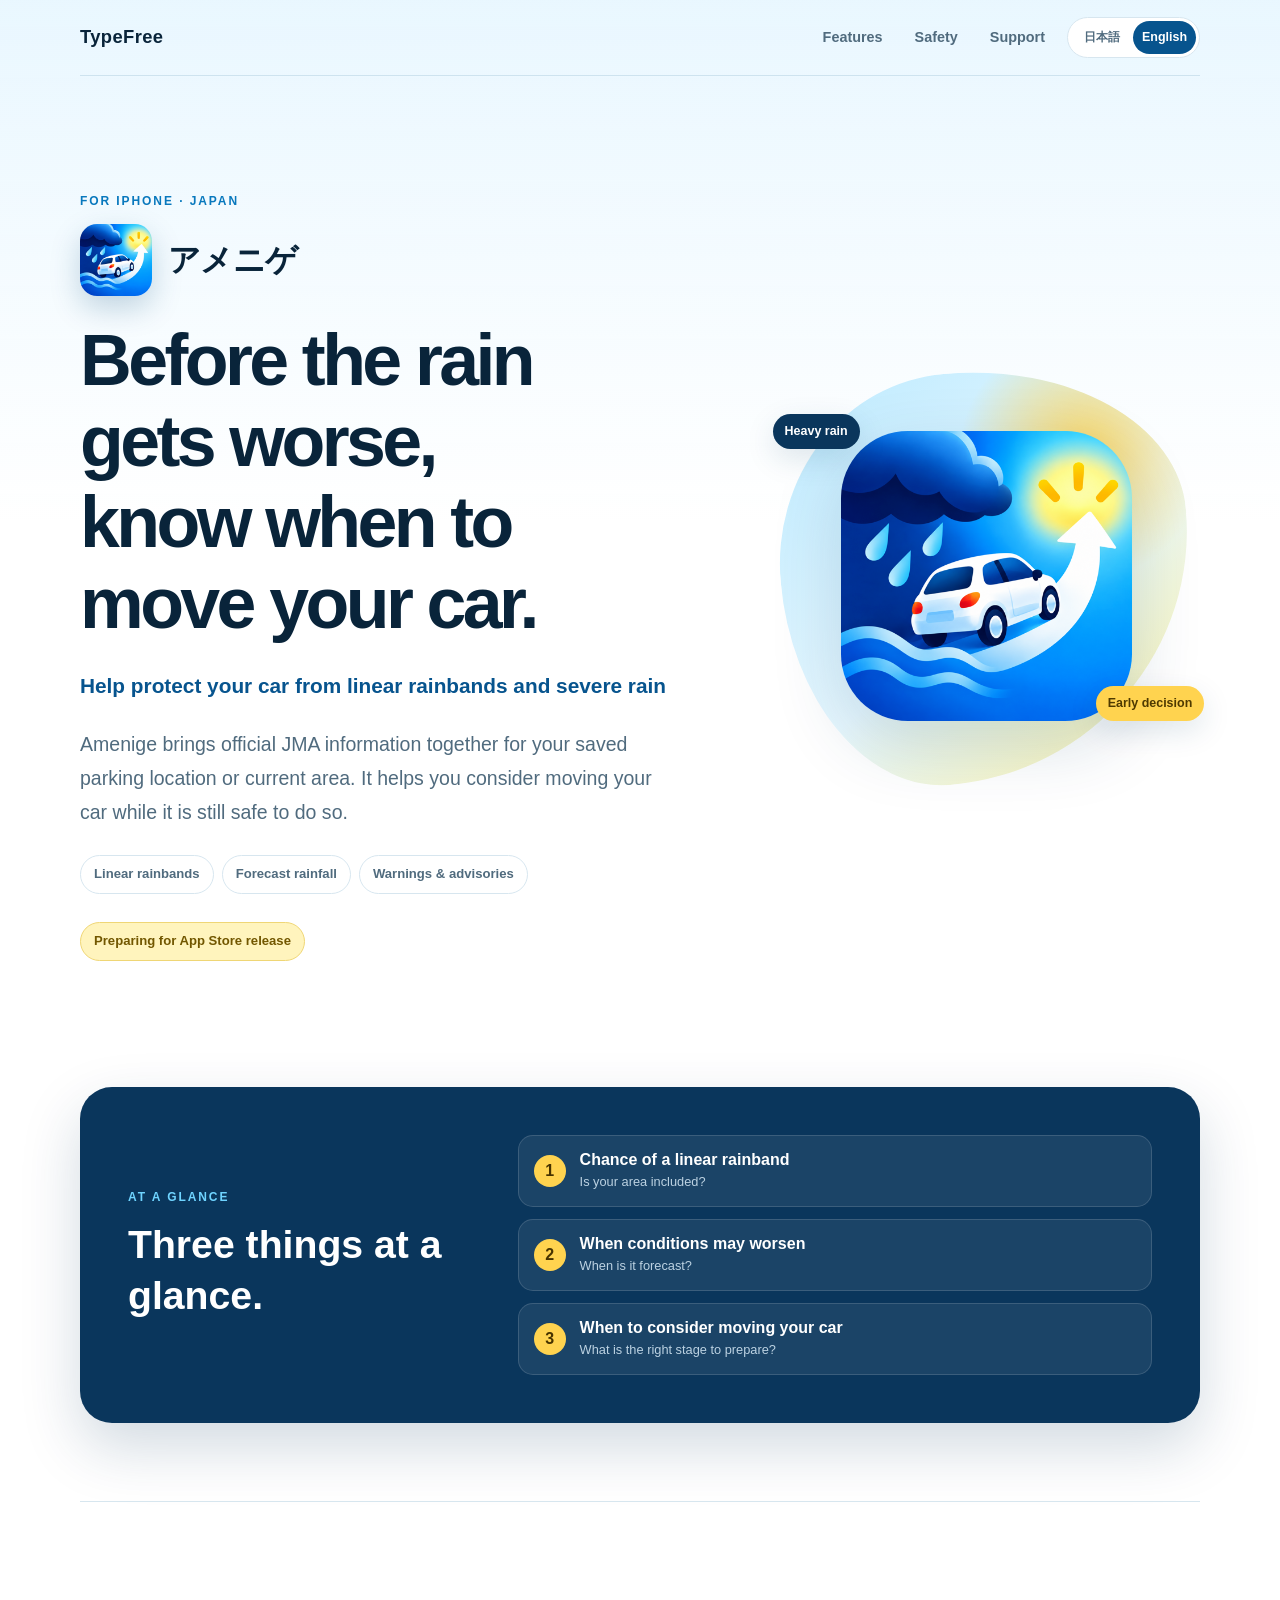
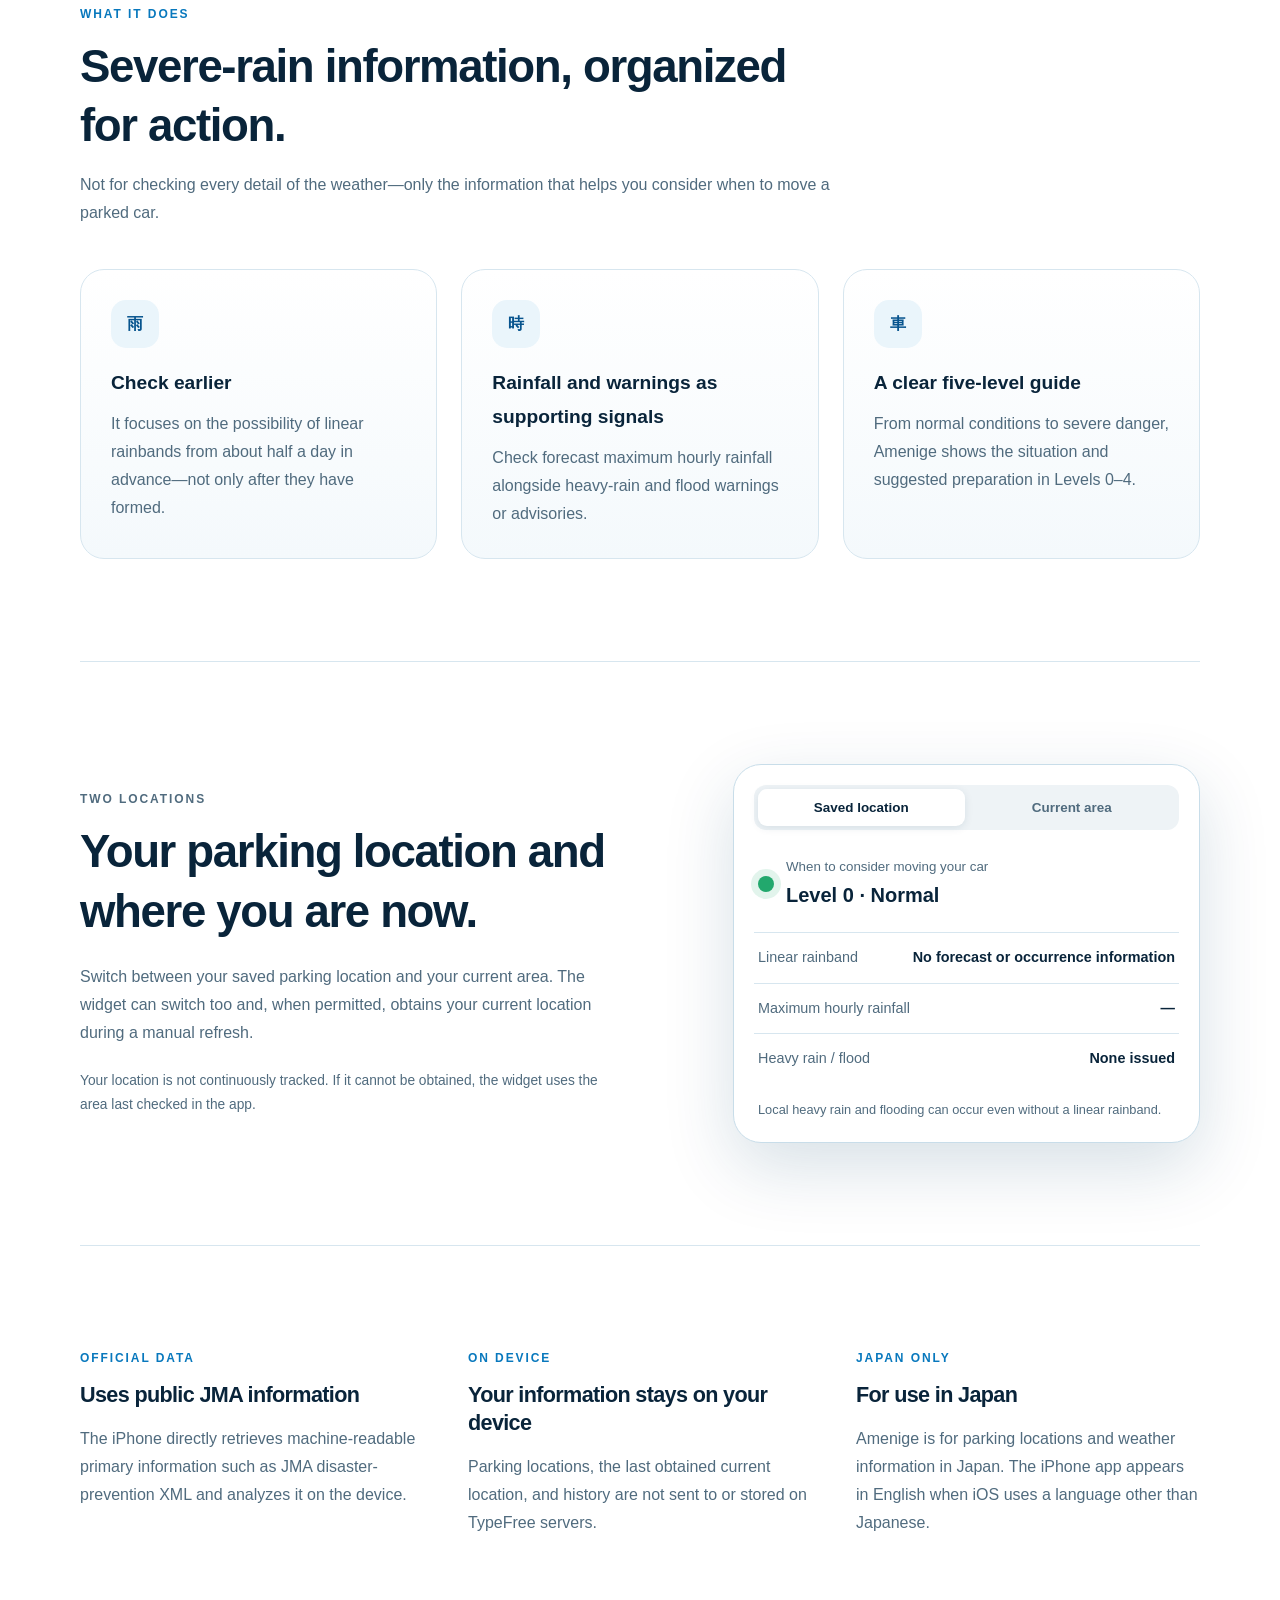
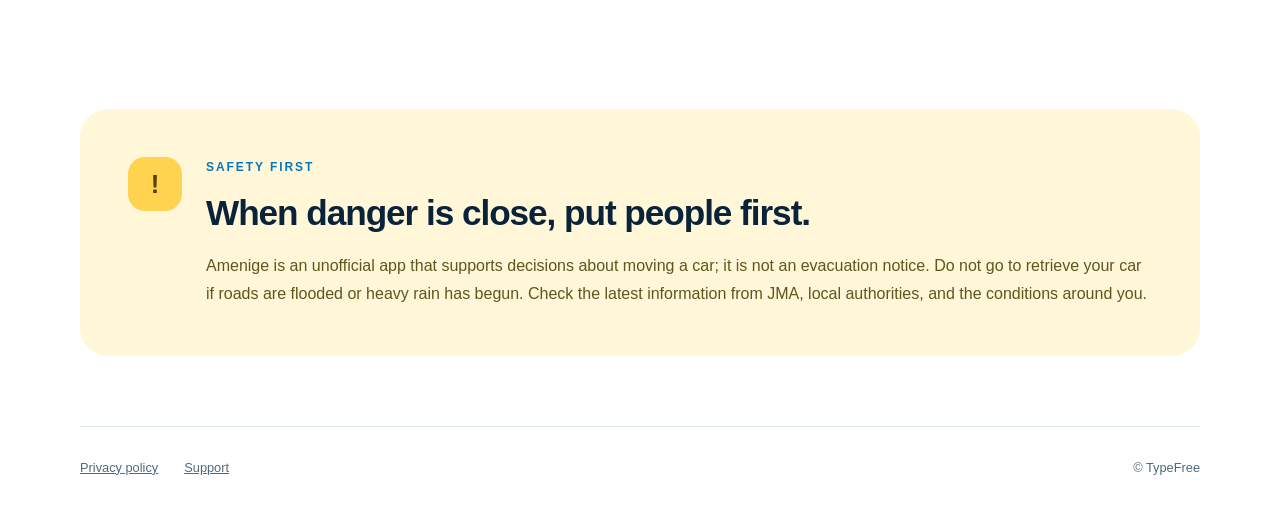
==== apps/amenige/index.html @ e4e262d0 "Rename site routes to Amenige and add language switch" ====
<!doctype html>
<html lang="ja">
<head>
  <meta charset="utf-8">
  <meta name="viewport" content="width=device-width, initial-scale=1">
  <meta name="theme-color" content="#075fa8">
  <meta name="description" content="アメニゲは、線状降水帯や大雨から愛車を守るため、車を動かすタイミングの判断を支援する日本国内向けiPhoneアプリです。">
  <title>アメニゲ | 線状降水帯・大雨から愛車を守る</title>
  <link rel="icon" href="/assets/amenige-icon.png">
  <link rel="apple-touch-icon" href="/assets/amenige-icon.png">
  <link rel="stylesheet" href="/assets/style.css">
  <script src="/assets/language.js" defer></script>
</head>
<body class="amenige-page" data-title-ja="アメニゲ | 線状降水帯・大雨から愛車を守る" data-title-en="Amenige | Help protect your car from severe rain">
  <header class="site-header">
    <a class="brand" href="/apps/amenige/" data-lang-link>TypeFree</a>
    <div class="header-actions">
      <nav aria-label="アメニゲの情報" data-i18n-aria-label="nav-label">
        <a href="#features" data-i18n="nav-features">できること</a>
        <a href="#safety" data-i18n="nav-safety">安全について</a>
        <a href="/apps/amenige/support/" data-lang-link data-i18n="nav-support">サポート</a>
      </nav>
      <div class="language-switch" role="group" aria-label="表示言語" data-i18n-aria-label="language-label">
        <button type="button" data-language-switch="ja" lang="ja">日本語</button>
        <button type="button" data-language-switch="en" lang="en">English</button>
      </div>
    </div>
  </header>

  <main>
    <section class="amenige-hero">
      <div class="hero-copy">
        <p class="eyebrow">FOR IPHONE · JAPAN</p>
        <div class="app-name-lockup">
          <img src="/assets/amenige-icon.png" alt="" width="72" height="72">
          <span>アメニゲ</span>
        </div>
        <h1 data-i18n-html="hero-title">雨が強くなる前に、<br>愛車を動かす目安を。</h1>
        <p class="hero-subtitle" data-i18n="hero-subtitle">線状降水帯・大雨から愛車を守る</p>
        <p class="lead" data-i18n="hero-lead">登録した駐車場所や現在地周辺について、気象庁の公式情報をひとつに整理。まだ安全に動ける段階で、車を移動するか考えるためのアプリです。</p>
        <div class="hero-badges" aria-label="対応情報" data-i18n-aria-label="hero-badges-label">
          <span data-i18n="badge-rainband">線状降水帯</span>
          <span data-i18n="badge-rainfall">予想雨量</span>
          <span data-i18n="badge-warnings">警報・注意報</span>
        </div>
        <p class="availability availability-strong" data-i18n="availability">App Store公開準備中</p>
      </div>

      <div class="hero-visual" aria-label="アメニゲのアプリアイコン" data-i18n-aria-label="hero-visual-label">
        <div class="weather-orbit weather-orbit-rain" data-i18n="orbit-rain">大雨</div>
        <img class="hero-app-icon" src="/assets/amenige-icon.png" alt="雨と浸水から車が明るい方向へ移動するアメニゲのアイコン" data-i18n-alt="hero-icon-alt" width="512" height="512">
        <div class="weather-orbit weather-orbit-safe" data-i18n="orbit-safe">早めの判断</div>
      </div>
    </section>

    <section class="question-band" aria-labelledby="questions-title">
      <div>
        <p class="eyebrow">AT A GLANCE</p>
        <h2 id="questions-title" data-i18n="questions-title">ひらいたら、3つを確認。</h2>
      </div>
      <ol>
        <li><span>1</span><strong data-i18n="question-1-title">線状降水帯の可能性</strong><small data-i18n="question-1-detail">登録地域が対象か</small></li>
        <li><span>2</span><strong data-i18n="question-2-title">危険になりそうな時間</strong><small data-i18n="question-2-detail">いつ頃の予測か</small></li>
        <li><span>3</span><strong data-i18n="question-3-title">車を動かす目安</strong><small data-i18n="question-3-detail">いま何を考える段階か</small></li>
      </ol>
    </section>

    <section class="section" id="features">
      <div class="section-heading">
        <p class="eyebrow">WHAT IT DOES</p>
        <h2 data-i18n="features-title">大雨の情報を、行動につながる形に。</h2>
        <p data-i18n="features-lead">天気を詳しく見るためではなく、駐車中の車をいつ動かすか考えるために必要な情報へ絞っています。</p>
      </div>
      <div class="feature-grid feature-grid-cards">
        <article>
          <span class="feature-icon" aria-hidden="true">雨</span>
          <h3 data-i18n="feature-1-title">早い段階から確認</h3>
          <p data-i18n="feature-1-copy">線状降水帯が発生してからではなく、半日程度前からの発生可能性情報を重視します。</p>
        </article>
        <article>
          <span class="feature-icon" aria-hidden="true">時</span>
          <h3 data-i18n="feature-2-title">雨量と警報を補助に</h3>
          <p data-i18n="feature-2-copy">予想最大1時間雨量と、大雨・洪水の警報や注意報を合わせて確認できます。</p>
        </article>
        <article>
          <span class="feature-icon" aria-hidden="true">車</span>
          <h3 data-i18n="feature-3-title">5段階のわかりやすい目安</h3>
          <p data-i18n="feature-3-copy">通常から重大な危険まで、状況と推奨する備えをLevel 0〜4で表示します。</p>
        </article>
      </div>
    </section>

    <section class="section location-section">
      <div class="location-copy">
        <p class="eyebrow">TWO LOCATIONS</p>
        <h2 data-i18n="locations-title">駐車場所も、いまいる場所も。</h2>
        <p data-i18n="locations-lead">登録した駐車場所と現在地周辺を切り替えて確認できます。ウィジェットでも対象を切り替えられ、許可されている場合は手動更新時に現在地を取得します。</p>
        <p class="small" data-i18n="locations-note">現在地は継続的に追跡しません。位置を取得できない場合、ウィジェットはアプリで最後に確認した地域を使用します。</p>
      </div>
      <div class="location-card" aria-label="登録地点と現在地の表示例" data-i18n-aria-label="location-card-label">
        <div class="location-tabs"><span class="active" data-i18n="saved-location">登録地点</span><span data-i18n="current-area">現在地周辺</span></div>
        <div class="location-status">
          <span class="status-dot"></span>
          <div><small data-i18n="move-guidance">車を動かす目安</small><strong data-i18n="normal-level">Level 0 · 通常</strong></div>
        </div>
        <div class="location-row"><span data-i18n="rainband-label">線状降水帯</span><strong data-i18n="rainband-none">予測・発生情報なし</strong></div>
        <div class="location-row"><span data-i18n="rainfall-label">最大1時間雨量</span><strong>—</strong></div>
        <div class="location-row"><span data-i18n="warning-label">大雨・洪水情報</span><strong data-i18n="warning-none">発表なし</strong></div>
        <p data-i18n="location-card-note">線状降水帯がなくても、局地的な大雨や浸水は起こり得ます。</p>
      </div>
    </section>

    <section class="section trust-grid">
      <article>
        <p class="eyebrow">OFFICIAL DATA</p>
        <h2 data-i18n="official-title">気象庁の公開情報を使用</h2>
        <p data-i18n="official-copy">防災情報XMLなどの機械可読な一次情報をiPhoneから直接取得し、端末内で解析します。</p>
      </article>
      <article>
        <p class="eyebrow">ON DEVICE</p>
        <h2 data-i18n="device-title">登録情報は端末内に</h2>
        <p data-i18n="device-copy">駐車場所、最後に取得した現在地、履歴などをTypeFreeのサーバーへ送信・保管しません。</p>
      </article>
      <article>
        <p class="eyebrow">JAPAN ONLY</p>
        <h2 data-i18n="japan-title">日本国内向け</h2>
        <p data-i18n="japan-copy">日本の駐車場所と気象情報を対象とし、日本語以外のiOSでは英語で表示します。</p>
      </article>
    </section>

    <section class="section safety-panel" id="safety">
      <div class="safety-mark" aria-hidden="true">!</div>
      <div>
        <p class="eyebrow">SAFETY FIRST</p>
        <h2 data-i18n="safety-title">危険が迫っているときは、人の安全を最優先に。</h2>
        <p data-i18n="safety-copy">アメニゲは公的機関による避難情報ではなく、車を動かす判断を支援する非公式アプリです。道路冠水や強い雨が始まっている場合は、車を取りに行かないでください。気象庁・自治体の最新情報と現地の状況を確認してください。</p>
      </div>
    </section>
  </main>

  <footer>
    <a href="/apps/amenige/privacy/" data-lang-link data-i18n="footer-privacy">プライバシーポリシー</a>
    <a href="/apps/amenige/support/" data-lang-link data-i18n="footer-support">サポート</a>
    <span>© TypeFree</span>
  </footer>
</body>
</html>
---- assets/style.css ----
:root {
  color-scheme: light;
  --ink: #09243a;
  --muted: #506b7e;
  --line: #d7e6ef;
  --surface: #f4f9fc;
  --surface-blue: #eaf5fb;
  --blue: #0878bd;
  --blue-deep: #07548e;
  --navy: #0a365c;
  --yellow: #ffd34f;
  --yellow-soft: #fff4bd;
  --green: #22a86d;
  --shadow: 0 24px 70px rgba(7, 63, 102, .16);
}

* { box-sizing: border-box; }

html { scroll-behavior: smooth; }

body {
  margin: 0;
  color: var(--ink);
  background: #fff;
  font-family: -apple-system, BlinkMacSystemFont, "Hiragino Sans", "Yu Gothic", sans-serif;
  font-size: 16px;
  line-height: 1.75;
  -webkit-font-smoothing: antialiased;
}

body::before {
  position: fixed;
  z-index: -1;
  inset: 0 0 auto;
  height: 520px;
  background: linear-gradient(180deg, #e9f7ff 0%, rgba(255, 255, 255, 0) 100%);
  content: "";
  pointer-events: none;
}

a { color: var(--blue-deep); }

.site-header {
  width: min(1120px, calc(100% - 40px));
  min-height: 76px;
  margin: auto;
  display: flex;
  align-items: center;
  justify-content: space-between;
  gap: 24px;
  border-bottom: 1px solid rgba(11, 83, 131, .13);
}

.brand {
  color: var(--ink);
  font-size: 1.15rem;
  font-weight: 800;
  letter-spacing: .02em;
  text-decoration: none;
}

nav { display: flex; align-items: center; gap: clamp(16px, 3vw, 32px); }
nav a {
  color: var(--muted);
  font-size: .9rem;
  font-weight: 650;
  text-decoration: none;
}
nav a:hover { color: var(--blue-deep); }

.header-actions { display: flex; align-items: center; gap: 22px; }
.language-switch {
  display: inline-flex;
  padding: 3px;
  border: 1px solid var(--line);
  border-radius: 999px;
  background: #fff;
}
.language-switch button {
  min-width: 62px;
  padding: 6px 9px;
  border: 0;
  border-radius: 999px;
  background: transparent;
  color: var(--muted);
  font: inherit;
  font-size: .78rem;
  font-weight: 750;
  cursor: pointer;
}
.language-switch button.is-active {
  background: var(--blue-deep);
  color: #fff;
}
.language-switch button:focus-visible,
nav a:focus-visible,
.brand:focus-visible,
a:focus-visible {
  outline: 3px solid rgba(255, 211, 79, .9);
  outline-offset: 3px;
}

main { width: min(1120px, calc(100% - 40px)); margin: auto; }

.hero { padding: clamp(72px, 12vw, 148px) 0 clamp(64px, 10vw, 120px); }
.hero.compact { max-width: 780px; }

.amenige-hero {
  min-height: 680px;
  padding: clamp(64px, 9vw, 116px) 0 clamp(76px, 10vw, 126px);
  display: grid;
  grid-template-columns: minmax(0, 1.16fr) minmax(300px, .84fr);
  align-items: center;
  gap: clamp(52px, 8vw, 110px);
}

.hero-copy { min-width: 0; }

.eyebrow {
  margin: 0 0 12px;
  color: var(--blue);
  font-size: .75rem;
  font-weight: 850;
  letter-spacing: .16em;
}

.app-name-lockup {
  display: flex;
  align-items: center;
  gap: 16px;
  margin: 0 0 24px;
  font-size: clamp(1.35rem, 3vw, 2rem);
  font-weight: 850;
  letter-spacing: -.02em;
}

.app-name-lockup img {
  width: 72px;
  height: 72px;
  border-radius: 17px;
  box-shadow: 0 12px 30px rgba(6, 72, 119, .22);
}

h1 {
  margin: 0;
  max-width: 900px;
  font-size: clamp(2.45rem, 6.5vw, 5rem);
  line-height: 1.13;
  letter-spacing: -.05em;
}

.amenige-hero h1 { font-size: clamp(2.65rem, 5.6vw, 4.75rem); }

.hero-subtitle {
  margin: 24px 0 0;
  color: var(--blue-deep);
  font-size: clamp(1.05rem, 2vw, 1.3rem);
  font-weight: 800;
}

.lead {
  max-width: 710px;
  margin: 22px 0 0;
  color: var(--muted);
  font-size: clamp(1rem, 2.2vw, 1.22rem);
}

.hero-badges { display: flex; flex-wrap: wrap; gap: 8px; margin-top: 26px; }
.hero-badges span,
.availability {
  display: inline-block;
  padding: 7px 13px;
  border: 1px solid var(--line);
  border-radius: 999px;
  background: rgba(255, 255, 255, .76);
  color: var(--muted);
  font-size: .82rem;
  font-weight: 650;
}

.availability { margin: 28px 0 0; }
.availability-strong {
  border-color: #efd675;
  background: var(--yellow-soft);
  color: #725700;
}

.hero-visual {
  position: relative;
  width: min(100%, 440px);
  aspect-ratio: 1;
  justify-self: center;
  display: grid;
  place-items: center;
}

.hero-visual::before {
  position: absolute;
  inset: 2%;
  border-radius: 44% 56% 63% 37% / 47% 38% 62% 53%;
  background:
    radial-gradient(circle at 76% 23%, rgba(255, 211, 79, .9), transparent 28%),
    linear-gradient(145deg, #bceaff 0%, #e8f8ff 54%, #fff3a6 100%);
  content: "";
  transform: rotate(-5deg);
}

.hero-app-icon {
  position: relative;
  z-index: 1;
  width: 68%;
  height: auto;
  border-radius: 23%;
  box-shadow: var(--shadow);
}

.weather-orbit {
  position: absolute;
  z-index: 2;
  padding: 7px 12px;
  border-radius: 999px;
  box-shadow: 0 10px 30px rgba(7, 63, 102, .13);
  font-size: .78rem;
  font-weight: 800;
}
.weather-orbit-rain { top: 12%; left: 0; background: var(--navy); color: #fff; }
.weather-orbit-safe { right: -1%; bottom: 16%; background: var(--yellow); color: #4f3a00; }

.question-band {
  margin-bottom: 78px;
  padding: clamp(28px, 5vw, 48px);
  display: grid;
  grid-template-columns: .7fr 1.3fr;
  align-items: center;
  gap: 48px;
  border-radius: 32px;
  background: var(--navy);
  color: #fff;
  box-shadow: 0 24px 60px rgba(6, 50, 87, .18);
}
.question-band .eyebrow { color: #6fd4ff; }
.question-band h2 { margin: 0; font-size: clamp(1.65rem, 3.2vw, 2.45rem); line-height: 1.3; }
.question-band ol { margin: 0; padding: 0; display: grid; gap: 12px; list-style: none; }
.question-band li {
  display: grid;
  grid-template-columns: 34px 1fr;
  gap: 0 12px;
  align-items: center;
  padding: 13px 15px;
  border: 1px solid rgba(255, 255, 255, .14);
  border-radius: 15px;
  background: rgba(255, 255, 255, .07);
}
.question-band li > span {
  grid-row: 1 / 3;
  display: grid;
  place-items: center;
  width: 32px;
  height: 32px;
  border-radius: 50%;
  background: var(--yellow);
  color: #463300;
  font-weight: 850;
}
.question-band strong { line-height: 1.35; }
.question-band small { color: #bcd2e2; font-size: .8rem; }

.section { padding: clamp(64px, 9vw, 102px) 0; border-top: 1px solid var(--line); }
.section-heading { max-width: 760px; margin-bottom: 42px; }
.section-heading h2,
.location-copy h2,
.safety-panel h2,
.english-summary h2,
.trust-grid h2 {
  margin: 0;
  font-size: clamp(1.75rem, 3.8vw, 2.85rem);
  line-height: 1.3;
  letter-spacing: -.03em;
}
.section-heading > p:last-child,
.location-copy > p,
.trust-grid article > p:last-child,
.english-summary > p:last-child { color: var(--muted); }

.feature-grid { display: grid; grid-template-columns: repeat(3, 1fr); gap: 24px; }
.feature-grid article { min-width: 0; }
.feature-grid-cards article {
  padding: 30px;
  border: 1px solid var(--line);
  border-radius: 24px;
  background: linear-gradient(180deg, #fff, var(--surface));
}
.feature-grid h3 { margin: 18px 0 10px; font-size: 1.2rem; }
.feature-grid p { margin: 0; color: var(--muted); }
.feature-icon {
  display: grid;
  place-items: center;
  width: 48px;
  height: 48px;
  border-radius: 15px;
  background: var(--surface-blue);
  color: var(--blue-deep);
  font-weight: 850;
}

.location-section {
  display: grid;
  grid-template-columns: 1fr minmax(360px, .86fr);
  align-items: center;
  gap: clamp(48px, 9vw, 110px);
}
.location-copy > p:not(.eyebrow) { margin: 22px 0 0; }
.location-card {
  padding: 20px;
  border: 1px solid #c8dde9;
  border-radius: 28px;
  background: #fff;
  box-shadow: var(--shadow);
}
.location-tabs {
  display: grid;
  grid-template-columns: 1fr 1fr;
  gap: 4px;
  padding: 4px;
  border-radius: 12px;
  background: #eef3f6;
  color: var(--muted);
  font-size: .84rem;
  font-weight: 750;
  text-align: center;
}
.location-tabs span { padding: 7px 5px; border-radius: 9px; }
.location-tabs .active { background: #fff; color: var(--ink); box-shadow: 0 2px 8px rgba(8, 58, 90, .1); }
.location-status { display: flex; align-items: center; gap: 12px; padding: 25px 4px 19px; }
.location-status small,
.location-status strong { display: block; }
.location-status small { color: var(--muted); }
.location-status strong { font-size: 1.25rem; }
.status-dot { width: 16px; height: 16px; border-radius: 50%; background: var(--green); box-shadow: 0 0 0 7px rgba(34, 168, 109, .13); }
.location-row { display: flex; justify-content: space-between; gap: 20px; padding: 12px 4px; border-top: 1px solid var(--line); font-size: .9rem; }
.location-row span { color: var(--muted); }
.location-row strong { text-align: right; }
.location-card > p { margin: 17px 4px 2px; color: var(--muted); font-size: .8rem; line-height: 1.55; }

.trust-grid { display: grid; grid-template-columns: repeat(3, 1fr); gap: 44px; }
.trust-grid h2 { font-size: 1.35rem; }
.trust-grid p:last-child { margin-bottom: 0; }

.safety-panel {
  display: grid;
  grid-template-columns: auto 1fr;
  gap: 24px;
  margin: 70px 0;
  padding: clamp(28px, 5vw, 48px);
  border: 0;
  border-radius: 28px;
  background: #fff7d8;
}
.safety-mark {
  display: grid;
  place-items: center;
  width: 54px;
  height: 54px;
  border-radius: 17px;
  background: var(--yellow);
  color: #543e00;
  font-size: 1.6rem;
  font-weight: 900;
}
.safety-panel h2 { font-size: clamp(1.5rem, 3vw, 2.2rem); }
.safety-panel p:last-child { margin-bottom: 0; color: #5f551f; }

.english-summary { max-width: 820px; }
.english-summary h2 { font-size: clamp(1.5rem, 3vw, 2.2rem); }

.app-card {
  display: grid;
  grid-template-columns: 72px 1fr auto;
  gap: 18px;
  align-items: center;
  max-width: 720px;
  padding: 20px;
  border: 1px solid var(--line);
  border-radius: 22px;
  background: #fff;
  color: var(--ink);
  text-decoration: none;
  box-shadow: 0 14px 38px rgba(7, 63, 102, .08);
  transition: transform .2s ease, box-shadow .2s ease;
}
.app-card:hover { transform: translateY(-3px); box-shadow: 0 20px 45px rgba(7, 63, 102, .14); }
.app-card strong, .app-card small { display: block; }
.app-card strong { font-size: 1.1rem; }
.app-card small { margin-top: 3px; color: var(--muted); }
.app-symbol { width: 72px; height: 72px; border-radius: 17px; box-shadow: 0 8px 22px rgba(6, 72, 119, .18); }
.arrow { color: var(--blue); font-size: 2rem; }

.document { max-width: 780px; padding: 76px 0 110px; }
.document h1 { font-size: clamp(2.15rem, 6vw, 3.8rem); }
.document h2 { margin: 52px 0 10px; font-size: 1.28rem; }
.document p, .document li { color: #334f62; }
.document li + li { margin-top: 8px; }
.document hr { margin: 64px 0; border: 0; border-top: 1px solid var(--line); }
.updated { margin: 16px 0 44px; color: var(--muted); font-size: .86rem; }
.small { color: var(--muted) !important; font-size: .86rem; }

.button {
  display: inline-block;
  margin-top: 4px;
  padding: 12px 18px;
  border-radius: 12px;
  background: var(--blue-deep);
  color: #fff;
  font-weight: 750;
  text-decoration: none;
}

footer {
  width: min(1120px, calc(100% - 40px));
  margin: auto;
  padding: 30px 0 52px;
  display: flex;
  flex-wrap: wrap;
  gap: 18px 26px;
  border-top: 1px solid var(--line);
  color: var(--muted);
  font-size: .8rem;
}
footer a { color: var(--muted); }
footer span { margin-left: auto; }

@media (max-width: 820px) {
  .amenige-hero { min-height: auto; grid-template-columns: 1fr; }
  .hero-visual { width: min(86%, 390px); grid-row: 1; }
  .hero-copy { grid-row: 2; }
  .question-band,
  .location-section { grid-template-columns: 1fr; }
  .trust-grid { grid-template-columns: 1fr; gap: 28px; }
}

@media (max-width: 720px) {
  .site-header { min-height: 64px; }
  .header-actions { gap: 12px; }
  nav a:not(:last-child) { display: none; }
  .language-switch button { min-width: 54px; padding: 6px 7px; }
  .hero { padding: 64px 0 72px; }
  .amenige-hero { padding: 52px 0 72px; gap: 38px; }
  .hero-visual { width: min(88%, 330px); }
  .app-name-lockup { margin-bottom: 20px; }
  .app-name-lockup img { width: 60px; height: 60px; border-radius: 14px; }
  .question-band { margin-bottom: 40px; gap: 24px; border-radius: 24px; }
  .feature-grid { grid-template-columns: 1fr; }
  .section { padding: 56px 0; }
  .location-section { gap: 36px; }
  .location-card { border-radius: 22px; }
  .safety-panel { grid-template-columns: 1fr; margin: 42px 0; }
  .document { padding: 58px 0 80px; }
  footer span { width: 100%; margin-left: 0; }
}

@media (max-width: 420px) {
  main,
  .site-header,
  footer { width: min(100% - 28px, 1120px); }
  .amenige-hero h1 { font-size: 2.45rem; }
  .weather-orbit { font-size: .72rem; }
  .location-row { align-items: flex-start; }
  .header-actions { gap: 8px; }
  .language-switch button { min-width: 50px; padding-inline: 6px; }
}

@media (prefers-reduced-motion: reduce) {
  html { scroll-behavior: auto; }
  .app-card { transition: none; }
}
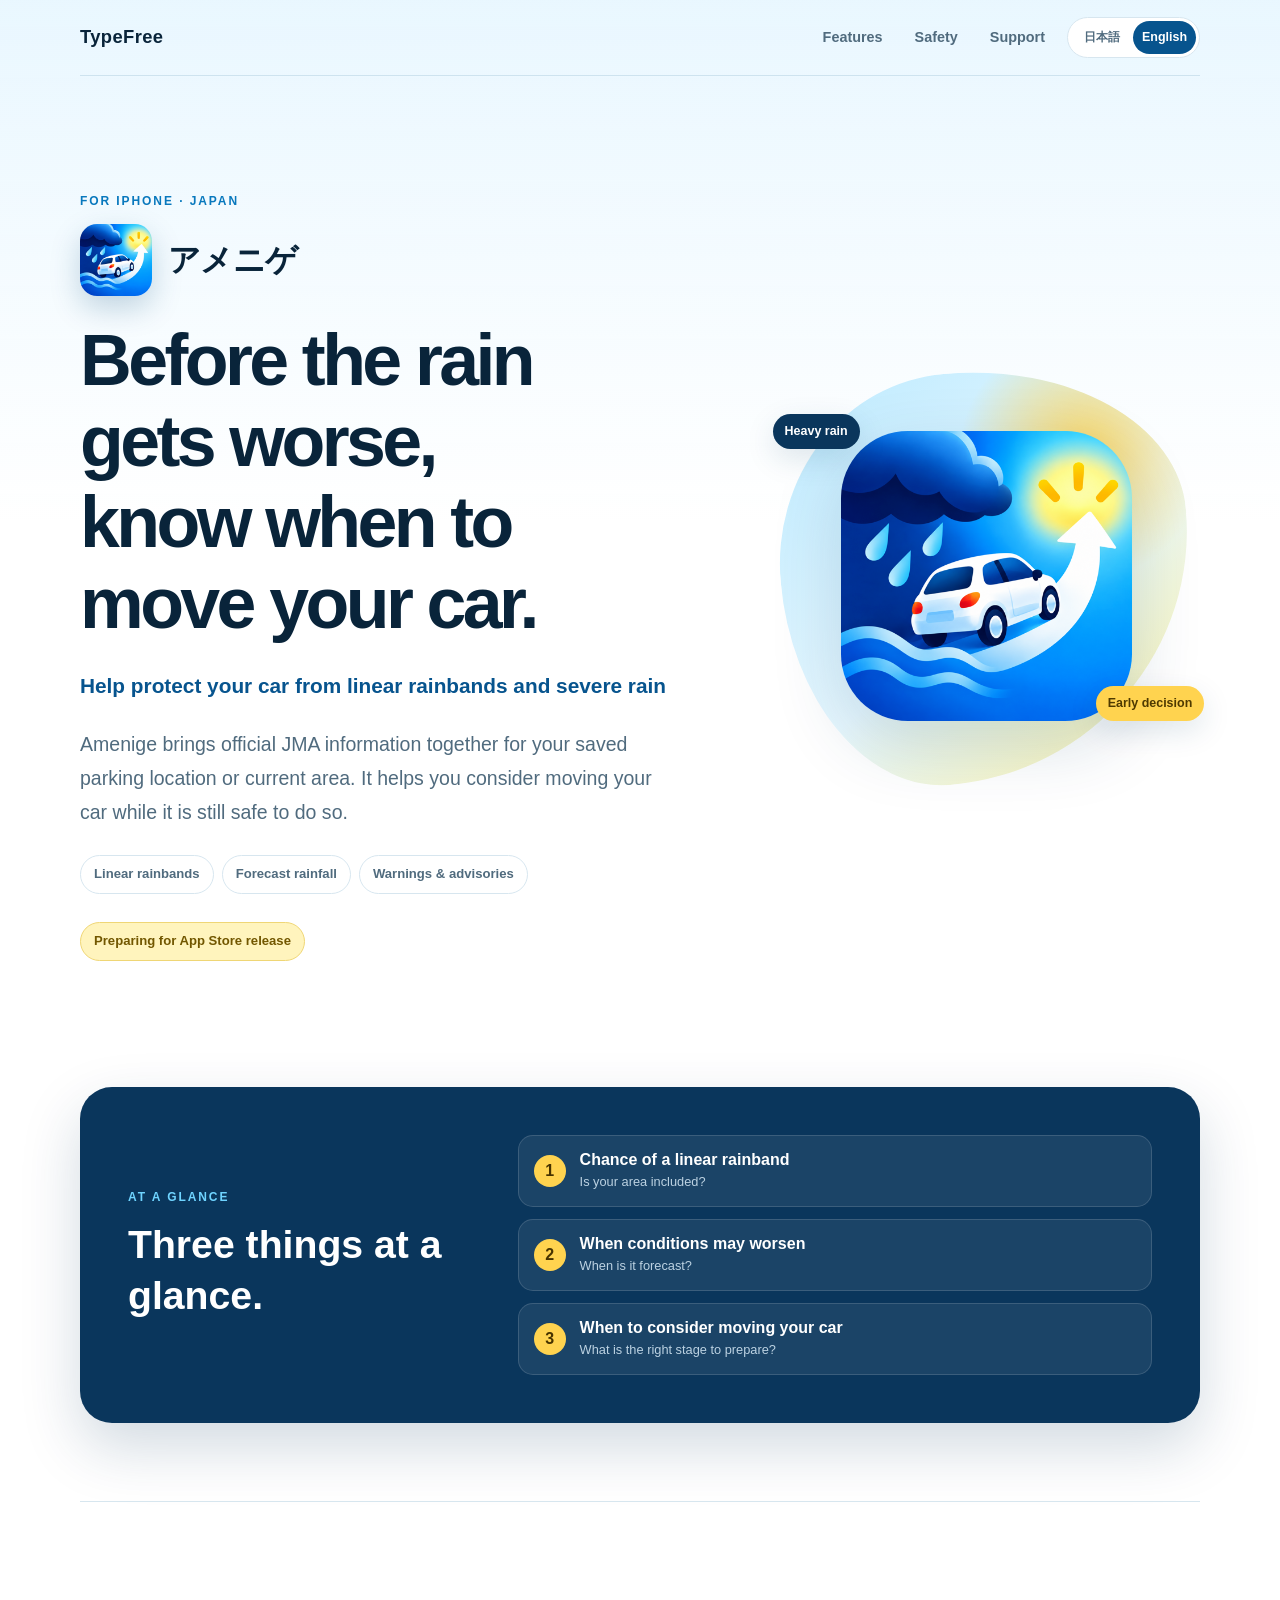
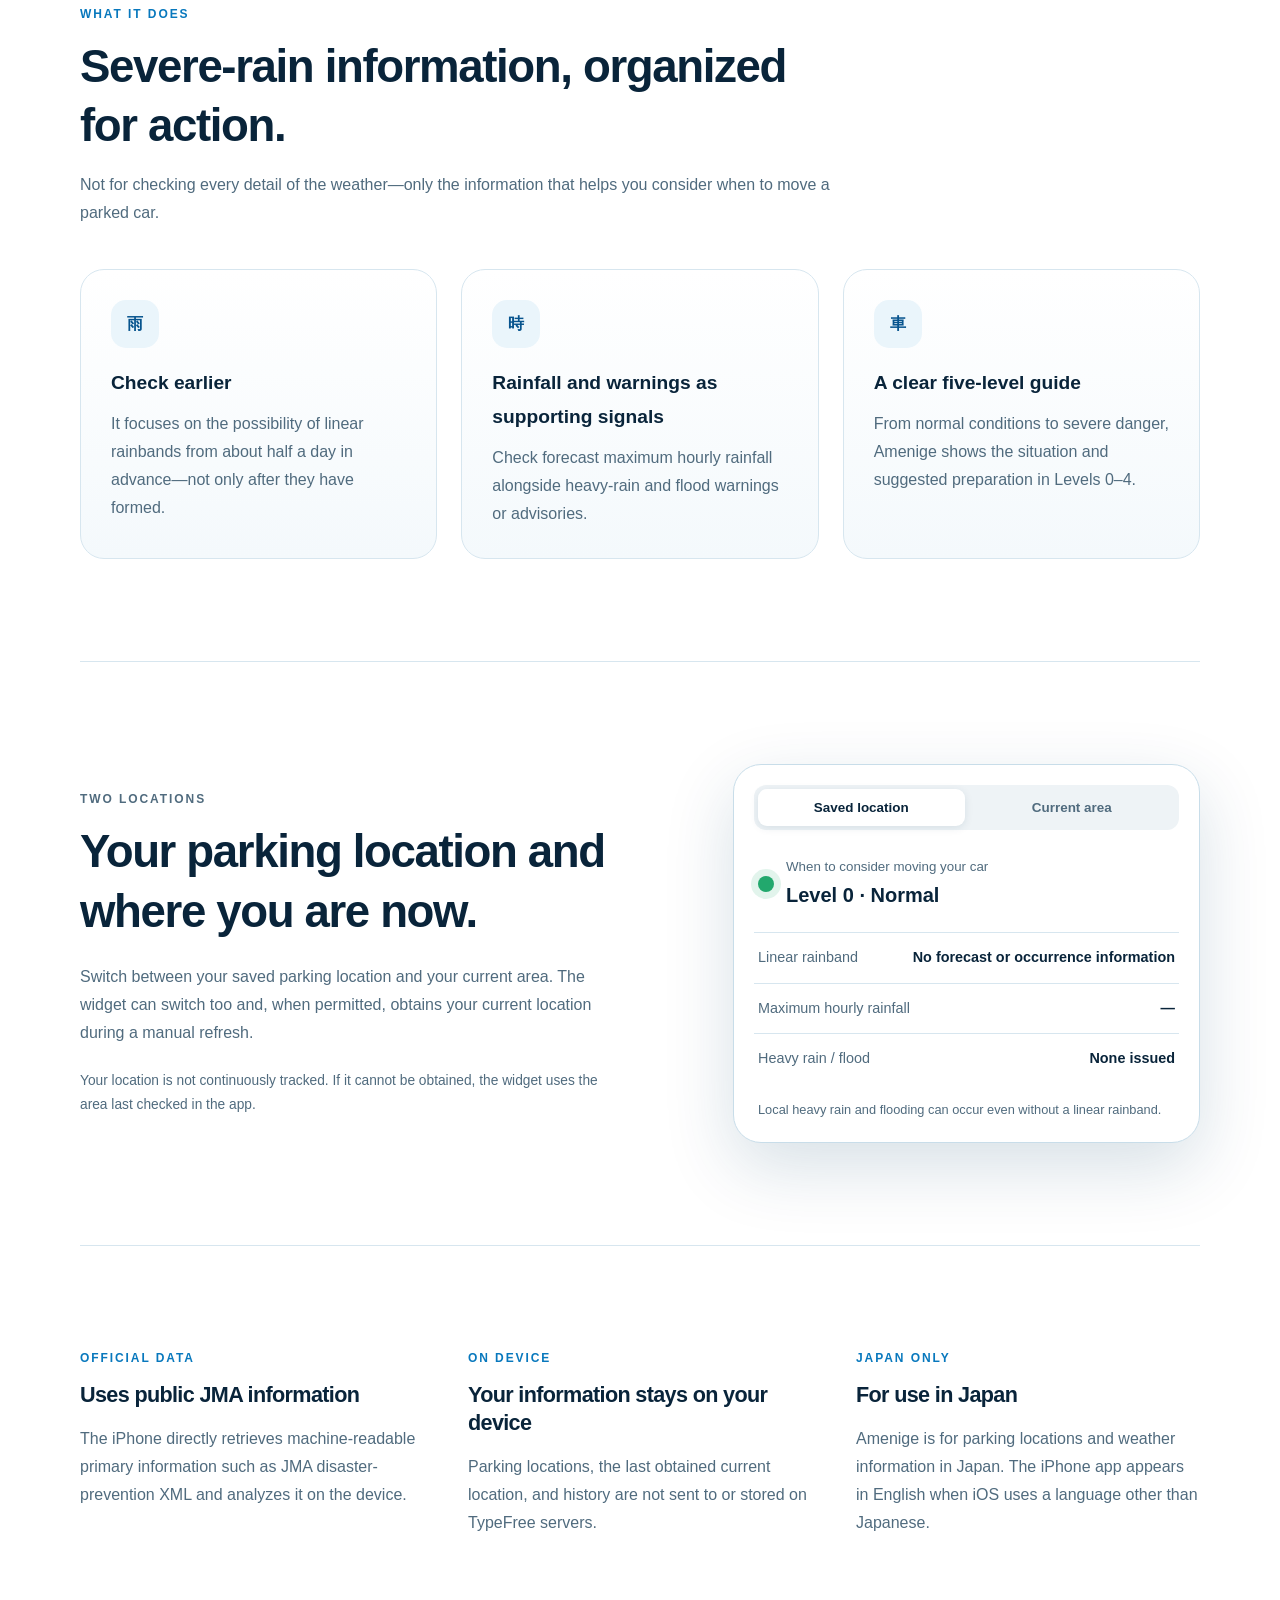
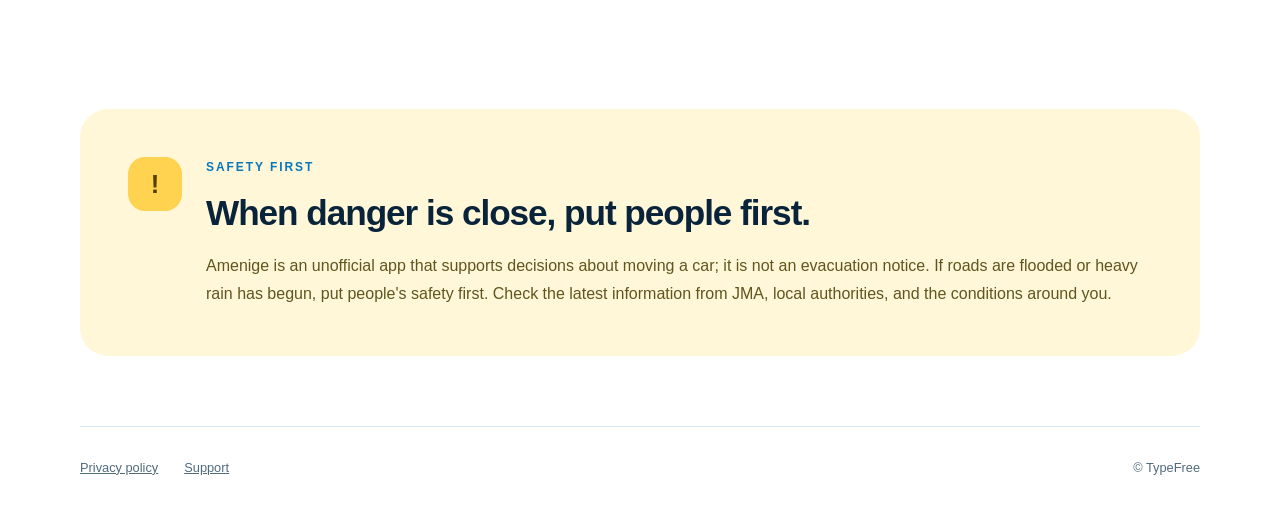
==== commit da5b8102: "Fix Amenige language switch and safety wording" ====
--- a/apps/amenige/index.html
+++ b/apps/amenige/index.html
@@ -133,7 +133,7 @@
       <div>
         <p class="eyebrow">SAFETY FIRST</p>
         <h2 data-i18n="safety-title">危険が迫っているときは、人の安全を最優先に。</h2>
-        <p data-i18n="safety-copy">アメニゲは公的機関による避難情報ではなく、車を動かす判断を支援する非公式アプリです。道路冠水や強い雨が始まっている場合は、車を取りに行かないでください。気象庁・自治体の最新情報と現地の状況を確認してください。</p>
+        <p data-i18n="safety-copy">アメニゲは公的機関による避難情報ではなく、車を動かす判断を支援する非公式アプリです。道路冠水や強い雨が始まっている場合は、人の安全を最優先に行動してください。気象庁・自治体の最新情報と現地の状況を確認してください。</p>
       </div>
     </section>
   </main>
